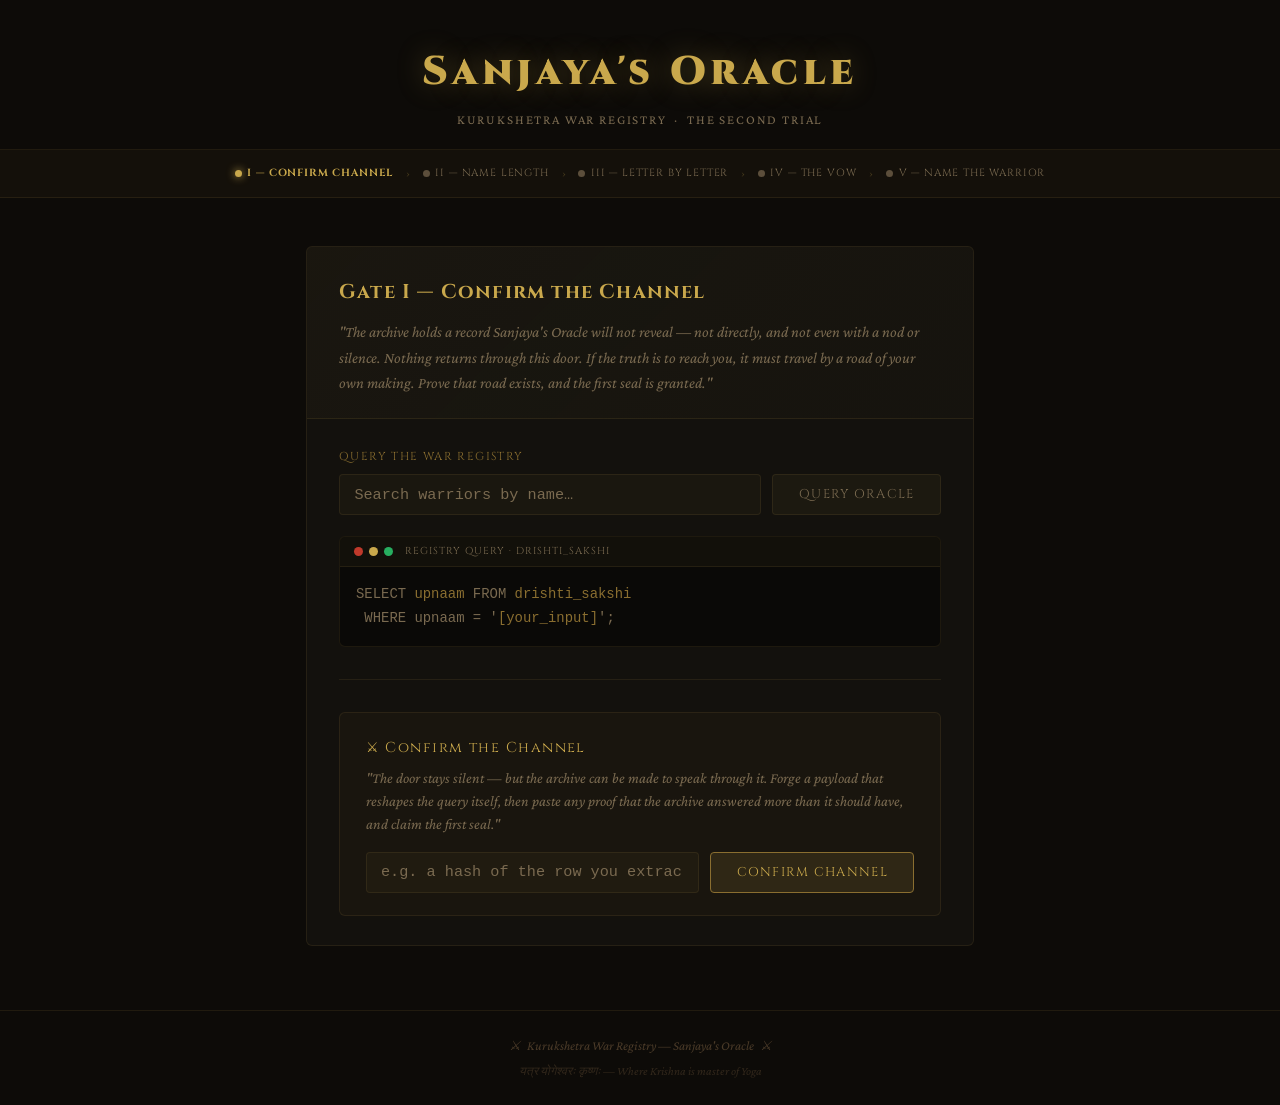
==== level2.html @ 2afe05dc "final" ====
<!DOCTYPE html>
<html lang="en">
<head>
    <meta charset="UTF-8">
    <meta name="viewport" content="width=device-width, initial-scale=1.0">
    <title>Sanjaya's Oracle &mdash; Gate II: Name Length</title>
    <meta name="description" content="Sanjaya's Oracle &mdash; The Second Trial. A record the archive will not show. Find another road.">
    <link rel="preconnect" href="https://fonts.googleapis.com">
    <link rel="preconnect" href="https://fonts.gstatic.com" crossorigin>
    <link href="https://fonts.googleapis.com/css2?family=Cinzel:wght@400;600;700;900&family=Crimson+Pro:ital,wght@0,300;0,400;0,600;1,300;1,400&display=swap" rel="stylesheet">
    <link rel="stylesheet" href="css/style.css">
</head>
<body>

<div id="oracle-header-slot"></div>

<main class="main-container">
<div class="oracle-card fade-in">

    <div class="card-header">
        <div class="card-title">Gate II &mdash; The Name's Length</div>
        <div class="card-lore">
            "The truth is still beyond sight. But before a name can be spoken,
            its measure must be taken. Prove the length of what the archive hides
            &mdash; not here, but through the query itself."
        </div>
    </div>

    <div class="card-body">

        <div id="alert-container"></div>

        <div id="unlocked-section" style="display:none;">
            <div class="token-reveal fade-in">
                <div class="token-label">Gate II &mdash; Token Issued</div>
                <div class="token-value">AKSHA-2-4d8e31</div>
            </div>
            <p style="color:var(--text-dim); font-style:italic; margin-bottom:1.5rem;">
                The name's length is known. Now trace it letter by letter.
            </p>
            <a href="level3.html" class="btn btn-primary glow" id="proceed-gate3">
                Proceed to Gate III &rarr;
            </a>
        </div>

        <form id="search-form-2" style="margin-top:0;">
            <div class="form-group">
                <label class="form-label" for="search2">Query the War Registry</label>
                <div style="display:flex; gap:0.7rem; flex-wrap:wrap;">
                    <input
                        type="text"
                        class="form-input"
                        id="search2"
                        placeholder="Inject your payload here&hellip;"
                        spellcheck="false"
                        autocomplete="off"
                        style="flex:1; min-width:200px;"
                    >
                    <button type="submit" class="btn btn-secondary" id="btn-search-2">
                        Query Oracle
                    </button>
                </div>
            </div>
        </form>

        <div class="terminal" style="margin-top:0.5rem;">
            <div class="terminal-header">
                <span class="t-dot r"></span>
                <span class="t-dot y"></span>
                <span class="t-dot g"></span>
                <span class="terminal-caption">Registry Query &middot; drishti_sakshi</span>
            </div>
            <div class="terminal-body">
                <div class="query-hint">
                    SELECT <span class="var">upnaam</span>
                    FROM <span class="var">drishti_sakshi</span><br>
                    &nbsp;WHERE upnaam = '<span class="var">[your_input]</span>';
                </div>

                <div id="search-feedback" style="display:none;">
                    <div class="oob-notice fade-in">
                        &mdash; The Oracle remains silent. Try another door. &mdash;
                    </div>
                </div>
            </div>
        </div>

        <div id="claim-section">
            <hr class="section-divider" style="margin:2rem 0;">
            <div class="claim-box">
                <div class="claim-title">&#x2694; Submit the Name's Length</div>
                <div class="claim-lore">
                    "The archive computes the length of what it hides &mdash; you must
                    force it out through the query. Read the number you extracted,
                    then enter it below to claim Gate II's seal."
                </div>
                <form id="length-form" autocomplete="off">
                    <div class="claim-inline">
                        <input
                            type="number"
                            class="form-input"
                            id="name-length"
                            placeholder="Length"
                            min="1"
                            max="30"
                            autocomplete="off"
                            style="max-width:140px;"
                        >
                        <button type="submit" class="btn btn-primary" id="btn-submit-len">
                            Confirm Length
                        </button>
                    </div>
                </form>
            </div>
        </div>

    </div>
</div>
</main>

<div id="oracle-footer-slot"></div>

<script src="js/app.js"></script>
<script>
document.addEventListener('DOMContentLoaded', function() {
    if (!verifyGateAccess(2)) {
        return;
    }

    renderHeaderAndNav(2, "Sanjaya's Oracle \u2014 Gate II: Name Length");

    var isUnlocked = (getOracleLevel() >= 3);
    var unlockedSec = document.getElementById('unlocked-section');
    var claimSec = document.getElementById('claim-section');
    var searchForm = document.getElementById('search-form-2');
    var alertContainer = document.getElementById('alert-container');

    if (isUnlocked) {
        unlockedSec.style.display = 'block';
        claimSec.style.display = 'none';
        searchForm.style.marginTop = '2rem';
    }

    searchForm.addEventListener('submit', function(e) {
        e.preventDefault();
        var val = document.getElementById('search2').value.trim();
        if (val !== '') {
            oracleQuery(val);
            document.getElementById('search-feedback').style.display = 'block';
        }
    });

    var lengthForm = document.getElementById('length-form');
    lengthForm.addEventListener('submit', function(e) {
        e.preventDefault();
        var lenVal = parseInt(document.getElementById('name-length').value, 10);
        alertContainer.innerHTML = '';

        oracleApi('length', lenVal).then(function(res) {
            if (res.ok) {
                setOracleLevel(3);
                renderHeaderAndNav(2, "Sanjaya's Oracle \u2014 Gate II: Name Length");
                alertContainer.innerHTML = '<div class="alert alert-success fade-in">' +
                    '<span class="alert-icon">&#x2714;</span>' +
                    'The length is confirmed. Eight \u2014 the archive does not lie. Proceed to Gate III.' +
                    '</div>';
                unlockedSec.style.display = 'block';
                claimSec.style.display = 'none';
                searchForm.style.marginTop = '2rem';
            } else {
                alertContainer.innerHTML = '<div class="alert alert-error fade-in">' +
                    '<span class="alert-icon">&#x2716;</span>' +
                    'That length does not match what the archive holds. Check your extraction.' +
                    '</div>';
            }
        }).catch(function() {
            alertContainer.innerHTML = '<div class="alert alert-error fade-in">' +
                '<span class="alert-icon">&#x2716;</span>' +
                'The Oracle is unreachable. Try again in a moment.' +
                '</div>';
        });
    });
});
</script>
</body>
</html>
---- css/style.css ----
:root {
    --bg:          #0d0b08;
    --bg-card:     #13110d;
    --border:      rgba(201,168,76,0.25);
    --border-dim:  rgba(201,168,76,0.10);
    --gold:        #c9a84c;
    --gold-dim:    #8a6e30;
    --text:        #d4c5a0;
    --text-dim:    #7a6a50;
    --red:         #c0392b;
    --green:       #27ae60;
    --radius:      6px;
}
*, *::before, *::after { box-sizing: border-box; margin: 0; padding: 0; }
html { font-size: 16px; }
body {
    font-family: 'Crimson Pro', Georgia, serif;
    background: var(--bg);
    color: var(--text);
    min-height: 100vh;
    line-height: 1.6;
}
.oracle-header {
    text-align: center;
    padding: 2.5rem 1rem 1.2rem;
    border-bottom: 1px solid var(--border-dim);
}
.oracle-title {
    font-family: 'Cinzel', serif;
    font-size: clamp(1.6rem, 4vw, 2.5rem);
    font-weight: 900;
    letter-spacing: 0.12em;
    color: var(--gold);
    text-shadow: 0 0 28px rgba(201,168,76,0.35);
}
.oracle-subtitle {
    font-size: 0.82rem;
    color: var(--text-dim);
    letter-spacing: 0.14em;
    text-transform: uppercase;
    margin-top: 0.3rem;
}
.level-bar {
    display: flex;
    align-items: center;
    justify-content: center;
    flex-wrap: wrap;
    gap: 0.3rem;
    padding: 0.7rem 1.5rem;
    background: rgba(201,168,76,0.03);
    border-bottom: 1px solid var(--border-dim);
}
.level-node {
    font-family: 'Cinzel', serif;
    font-size: 0.65rem;
    letter-spacing: 0.08em;
    text-transform: uppercase;
    color: var(--text-dim);
    display: flex;
    align-items: center;
    gap: 0.35rem;
    padding: 0.25rem 0.5rem;
    border-radius: 20px;
    transition: color 0.3s;
    white-space: nowrap;
}
.level-node.done   { color: var(--gold-dim); }
.level-node.active { color: var(--gold); font-weight: 700; }
.level-dot {
    width: 7px;
    height: 7px;
    border-radius: 50%;
    background: currentColor;
    opacity: 0.7;
    flex-shrink: 0;
}
.level-node.active .level-dot {
    box-shadow: 0 0 8px var(--gold);
    opacity: 1;
}
.level-sep { color: var(--border); font-size: 0.7rem; }
.main-container {
    max-width: 700px;
    margin: 3rem auto 2rem;
    padding: 0 1rem;
}
.oracle-card {
    background: var(--bg-card);
    border: 1px solid var(--border-dim);
    border-radius: var(--radius);
    overflow: hidden;
}
.card-header {
    padding: 1.8rem 2rem 1.4rem;
    border-bottom: 1px solid var(--border-dim);
    background: linear-gradient(135deg,
        rgba(201,168,76,0.04) 0%,
        rgba(201,168,76,0.01) 100%);
}
.card-title {
    font-family: 'Cinzel', serif;
    font-size: 1.25rem;
    font-weight: 700;
    color: var(--gold);
    letter-spacing: 0.06em;
    margin-bottom: 0.7rem;
}
.card-lore {
    font-style: italic;
    color: var(--text-dim);
    font-size: 0.97rem;
    line-height: 1.65;
}
.card-body { padding: 1.8rem 2rem; }
.alert {
    display: flex;
    align-items: flex-start;
    gap: 0.6rem;
    padding: 0.85rem 1.1rem;
    border-radius: var(--radius);
    font-size: 0.95rem;
    margin-bottom: 1.3rem;
    border: 1px solid transparent;
}
.alert-success {
    background: rgba(39,174,96,0.08);
    border-color: rgba(39,174,96,0.30);
    color: #2ecc71;
}
.alert-error {
    background: rgba(192,57,43,0.08);
    border-color: rgba(192,57,43,0.30);
    color: #e05a4e;
}
.alert-icon { flex-shrink: 0; font-weight: 700; }
.token-reveal {
    background: rgba(201,168,76,0.06);
    border: 1px solid var(--border);
    border-radius: var(--radius);
    padding: 1rem 1.4rem;
    margin-bottom: 1.3rem;
    font-family: 'Courier New', monospace;
}
.token-label {
    font-family: 'Cinzel', serif;
    font-size: 0.68rem;
    letter-spacing: 0.14em;
    text-transform: uppercase;
    color: var(--text-dim);
    margin-bottom: 0.4rem;
}
.token-value {
    font-size: 1.1rem;
    color: var(--gold);
    letter-spacing: 0.08em;
    word-break: break-all;
}
.form-group { margin-bottom: 1.3rem; }
.form-label {
    display: block;
    font-family: 'Cinzel', serif;
    font-size: 0.72rem;
    letter-spacing: 0.12em;
    text-transform: uppercase;
    color: var(--gold-dim);
    margin-bottom: 0.5rem;
}
.form-input {
    width: 100%;
    background: rgba(201,168,76,0.04);
    border: 1px solid var(--border-dim);
    border-radius: 4px;
    padding: 0.65rem 0.9rem;
    color: var(--text);
    font-family: 'Courier New', monospace;
    font-size: 0.95rem;
    outline: none;
    transition: border-color 0.25s, box-shadow 0.25s;
}
.form-input:focus {
    border-color: var(--gold-dim);
    box-shadow: 0 0 0 2px rgba(201,168,76,0.12);
}
.form-input::placeholder { color: var(--text-dim); }
.btn {
    display: inline-flex;
    align-items: center;
    justify-content: center;
    gap: 0.4rem;
    font-family: 'Cinzel', serif;
    font-size: 0.8rem;
    letter-spacing: 0.10em;
    text-transform: uppercase;
    text-decoration: none;
    padding: 0.65rem 1.6rem;
    border: 1px solid transparent;
    border-radius: 4px;
    cursor: pointer;
    transition: all 0.25s ease;
    white-space: nowrap;
}
.btn-primary {
    background: rgba(201,168,76,0.12);
    border-color: var(--gold-dim);
    color: var(--gold);
}
.btn-primary:hover {
    background: rgba(201,168,76,0.22);
    border-color: var(--gold);
    color: #f0d97a;
    box-shadow: 0 0 18px rgba(201,168,76,0.30);
}
.btn-secondary {
    background: rgba(201,168,76,0.05);
    border-color: var(--border-dim);
    color: var(--text-dim);
}
.btn-secondary:hover {
    background: rgba(201,168,76,0.10);
    border-color: var(--border);
    color: var(--text);
}
.terminal {
    background: #0a0907;
    border: 1px solid var(--border-dim);
    border-radius: var(--radius);
    overflow: hidden;
    font-family: 'Courier New', monospace;
    font-size: 0.87rem;
}
.terminal-header {
    display: flex;
    align-items: center;
    gap: 0.4rem;
    padding: 0.4rem 0.85rem;
    background: rgba(201,168,76,0.04);
    border-bottom: 1px solid var(--border-dim);
}
.t-dot { width: 9px; height: 9px; border-radius: 50%; }
.t-dot.r { background: #c0392b; }
.t-dot.y { background: #c9a84c; }
.t-dot.g { background: #27ae60; }
.terminal-caption {
    font-family: 'Cinzel', serif;
    font-size: 0.63rem;
    letter-spacing: 0.1em;
    text-transform: uppercase;
    color: var(--text-dim);
    margin-left: 0.3rem;
}
.terminal-body { padding: 1rem; overflow-x: auto; }
.query-hint { color: var(--text-dim); line-height: 1.7; }
.query-hint .var { color: var(--gold-dim); }
.results-table {
    width: 100%;
    border-collapse: collapse;
    margin-top: 0.8rem;
    font-size: 0.88rem;
}
.results-table th {
    font-family: 'Cinzel', serif;
    font-size: 0.62rem;
    letter-spacing: 0.12em;
    text-transform: uppercase;
    color: var(--gold-dim);
    padding: 0.4rem 0.6rem;
    text-align: left;
    border-bottom: 1px solid var(--border-dim);
}
.results-table td {
    padding: 0.4rem 0.6rem;
    color: var(--text);
    border-bottom: 1px solid rgba(201,168,76,0.05);
}
.row-count   { color: var(--text-dim); font-size: 0.78rem; margin-top: 0.6rem; }
.no-results  { color: var(--text-dim); margin-top: 0.6rem; }
.claim-box {
    background: rgba(201,168,76,0.03);
    border: 1px solid var(--border-dim);
    border-radius: var(--radius);
    padding: 1.4rem 1.6rem;
}
.claim-title {
    font-family: 'Cinzel', serif;
    font-size: 0.9rem;
    color: var(--gold);
    letter-spacing: 0.1em;
    margin-bottom: 0.5rem;
}
.claim-lore {
    font-style: italic;
    color: var(--text-dim);
    font-size: 0.93rem;
    margin-bottom: 1rem;
    line-height: 1.55;
}
.claim-inline {
    display: flex;
    gap: 0.7rem;
    flex-wrap: wrap;
}
.claim-inline .form-input { flex: 1; min-width: 180px; }
.section-divider {
    border: none;
    border-top: 1px solid var(--border-dim);
}
.download-reveal {
    text-align: center;
    padding: 2rem 1.5rem;
    background: rgba(39,174,96,0.04);
    border: 1px solid rgba(39,174,96,0.18);
    border-radius: 4px;
}
.download-reveal .big-icon {
    font-size: 3rem;
    margin-bottom: 0.8rem;
    display: block;
    animation: float 3s ease-in-out infinite;
}
.download-title {
    font-family: 'Cinzel', serif;
    font-size: 1.3rem;
    color: #2ecc71;
    margin-bottom: 0.6rem;
}
.download-lore {
    font-style: italic;
    color: var(--text-dim);
    margin-bottom: 1.5rem;
    line-height: 1.6;
    font-size: 1rem;
}
.oob-notice {
    margin-top: 1rem;
    padding: 0.8rem 1.1rem;
    background: rgba(192,57,43,0.05);
    border: 1px solid rgba(192,57,43,0.18);
    border-radius: 4px;
    font-size: 0.88rem;
    color: var(--text-dim);
    font-style: italic;
    text-align: center;
    letter-spacing: 0.02em;
}
@keyframes glow-pulse {
    0%, 100% { box-shadow: 0 0 12px rgba(201,168,76,0.20); }
    50%       { box-shadow: 0 0 28px rgba(201,168,76,0.55); }
}
.glow { animation: glow-pulse 2.8s ease-in-out infinite; }
@keyframes float {
    0%, 100% { transform: translateY(0);   }
    50%       { transform: translateY(-6px); }
}
@keyframes fade-in {
    from { opacity: 0; transform: translateY(8px); }
    to   { opacity: 1; transform: translateY(0);   }
}
.fade-in { animation: fade-in 0.5s ease both; }
.oracle-footer {
    text-align: center;
    padding: 1.5rem 1rem;
    color: #4a3a28;
    font-size: 0.82rem;
    border-top: 1px solid var(--border-dim);
    margin-top: 4rem;
    font-style: italic;
}
.mt-1 { margin-top: 0.5rem; }
.mt-2 { margin-top: 1rem;   }
.mt-3 { margin-top: 1.5rem; }
.mt-4 { margin-top: 2rem;   }
.text-center { text-align: center; }
.monospace   { font-family: 'Courier New', monospace; }
@media (max-width: 600px) {
    .card-body    { padding: 1.2rem; }
    .card-header  { padding: 1.2rem; }
    .main-container { margin: 1rem auto; }
    .level-bar { justify-content: flex-start; overflow-x: auto; }
}
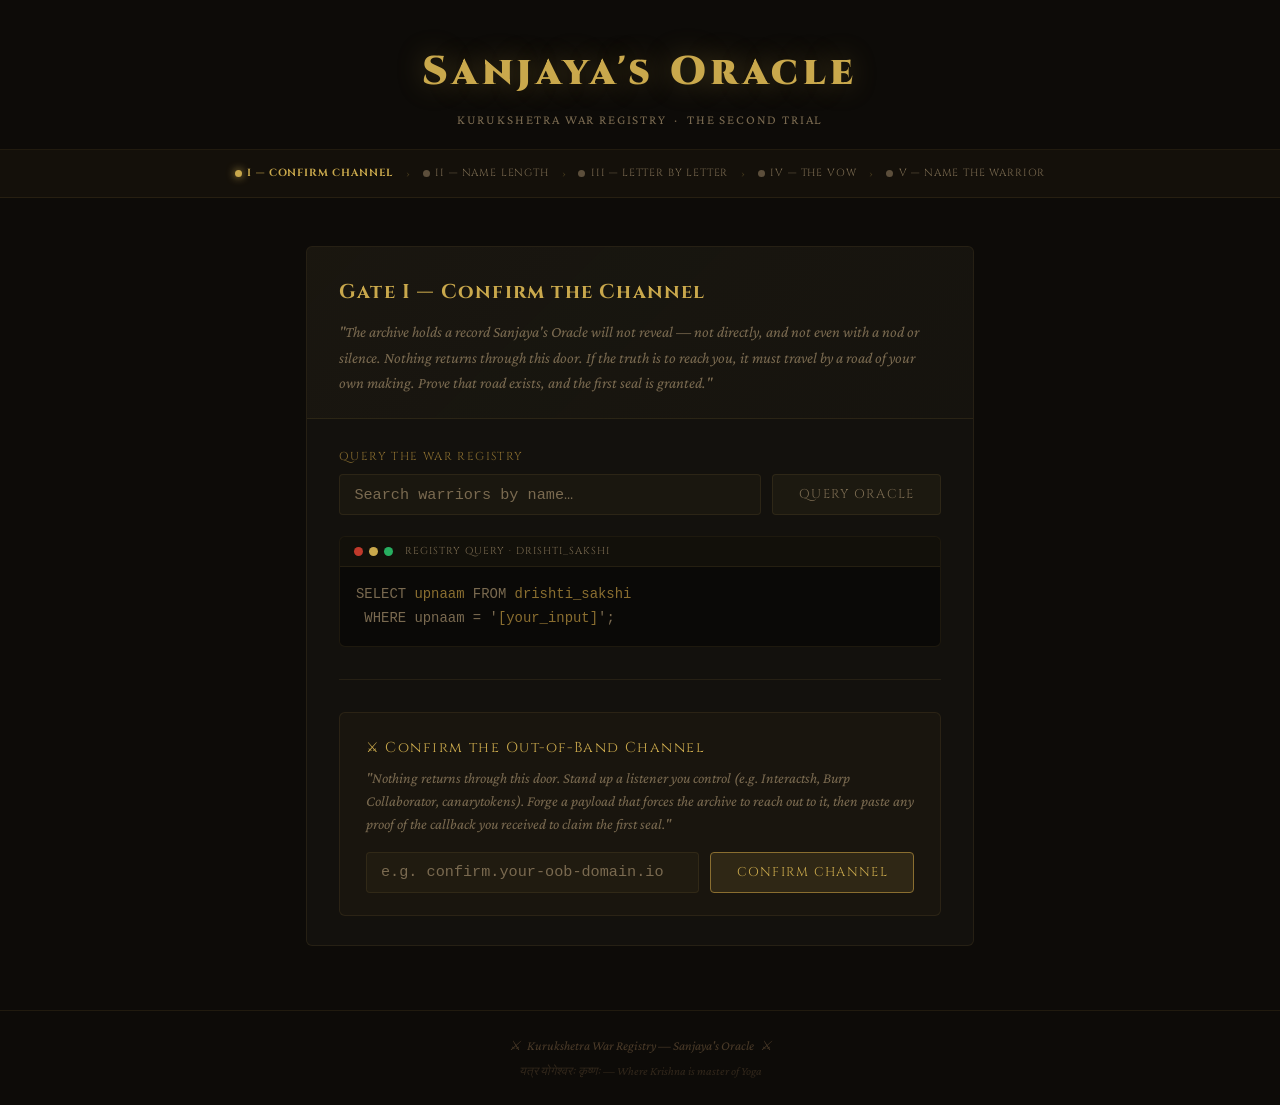
==== commit d4870408: "Restore accurate OOB listener instructions across gates" ====
--- a/level2.html
+++ b/level2.html
@@ -20,9 +20,9 @@
     <div class="card-header">
         <div class="card-title">Gate II &mdash; The Name's Length</div>
         <div class="card-lore">
-            "The truth is still beyond sight. But before a name can be spoken,
-            its measure must be taken. Prove the length of what the archive hides
-            &mdash; not here, but through the query itself."
+            "The truth is still beyond sight. But before a name can travel a hidden road,
+            its measure must be taken. Send a payload that forces the archive to whisper
+            the length of what it hides &mdash; not here, but to the place you have prepared."
         </div>
     </div>
 
@@ -51,7 +51,7 @@
                         type="text"
                         class="form-input"
                         id="search2"
-                        placeholder="Inject your payload here&hellip;"
+                        placeholder="Inject your OOB payload here&hellip;"
                         spellcheck="false"
                         autocomplete="off"
                         style="flex:1; min-width:200px;"
@@ -79,7 +79,7 @@
 
                 <div id="search-feedback" style="display:none;">
                     <div class="oob-notice fade-in">
-                        &mdash; The Oracle remains silent. Try another door. &mdash;
+                        &mdash; The Oracle remains silent. Check your listener, not this door. &mdash;
                     </div>
                 </div>
             </div>
@@ -90,9 +90,9 @@
             <div class="claim-box">
                 <div class="claim-title">&#x2694; Submit the Name's Length</div>
                 <div class="claim-lore">
-                    "The archive computes the length of what it hides &mdash; you must
-                    force it out through the query. Read the number you extracted,
-                    then enter it below to claim Gate II's seal."
+                    "Your listener received a subdomain &mdash; it carries the length
+                    encoded within it. Read it, and enter the number below to claim
+                    Gate II's seal."
                 </div>
                 <form id="length-form" autocomplete="off">
                     <div class="claim-inline">
@@ -170,7 +170,7 @@
             } else {
                 alertContainer.innerHTML = '<div class="alert alert-error fade-in">' +
                     '<span class="alert-icon">&#x2716;</span>' +
-                    'That length does not match what the archive holds. Check your extraction.' +
+                    'That length does not match what the archive holds. Check your listener logs.' +
                     '</div>';
             }
         }).catch(function() {
